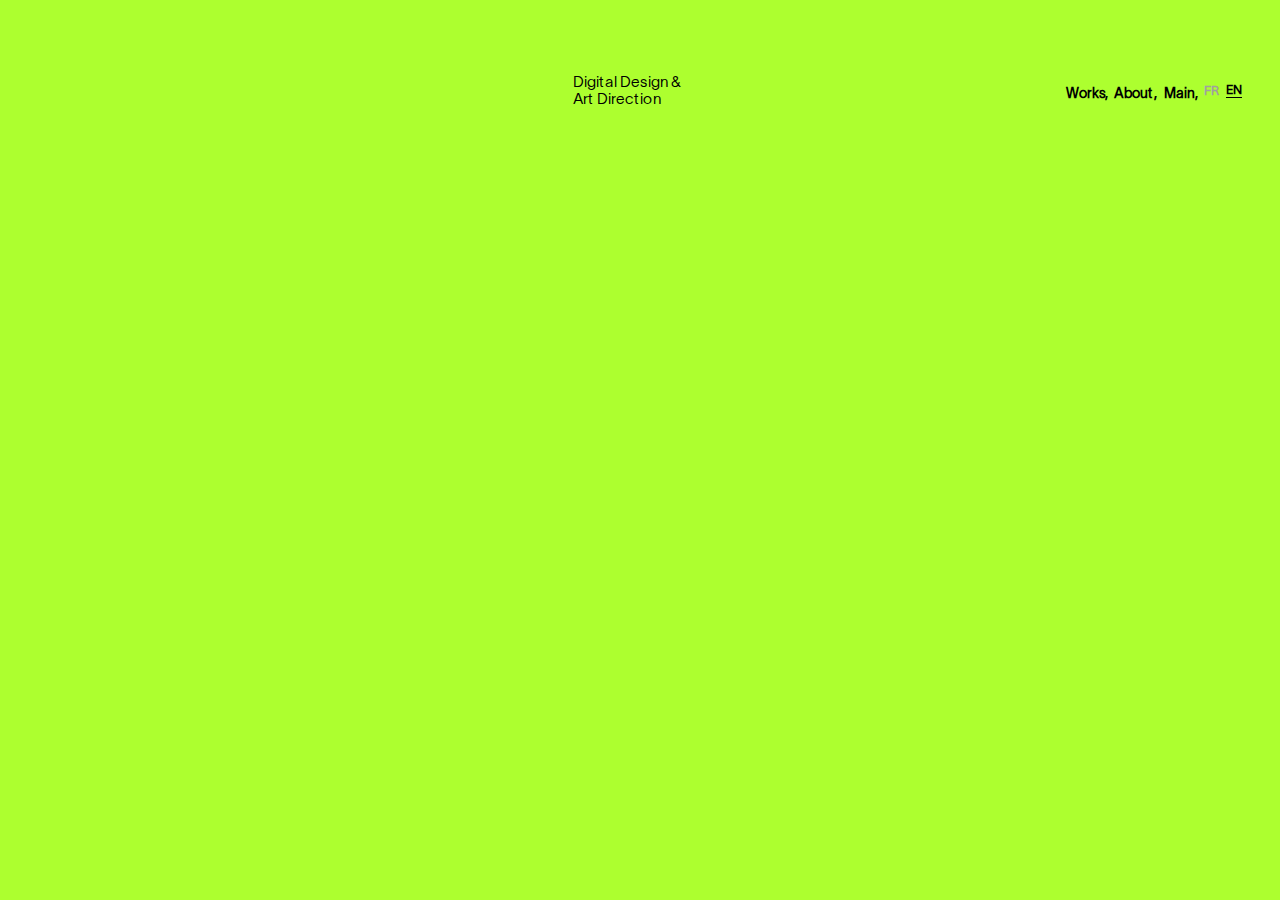
==== sendCard.html @ eca9ba07 "home page done ,created cards page" ====
<!DOCTYPE html>
<html lang="en">
<head>
    <meta charset="UTF-8">
    <meta name="viewport" content="width=device-width, initial-scale=1.0">
    <title></title>
    <link rel="stylesheet" href="style.css">
</head>
<body>
    <nav>
        <div id="left">
            <img id="circle-img" src="https://uploads-ssl.webflow.com/63977865f8050772f52d67d4/6432ef506b91986345c687c8_logo-black.svg" alt="">
            <img id="circle-img-2" src="https://uploads-ssl.webflow.com/63977865f8050772f52d67d4/6432fa37bc4ac1a2664cde82_timbre-theo-guinet.webp" alt="">
        </div>
        <div id="center">
            <h3>Digital Design &
                Art Direction</h3>
        </div>
        <div id="right">
            <h2><a href="#">works,</a></h2>
            <div id="svgwork">
                <div id="zick-zack"></div>
            </div>
            <h2><a href="#">about,</a></h2>
            <div id="svgabout">
            </div>
            <h2><a href="#">main,</a></h2>
            <div id="svgmain">
                <div id="circle"></div>
            </div>
            <div id="inner-ryt">
                <h4 id="first-h4" >fr</h4>
                <h4 id="h4-2">en</h4>
            </div>
        </div>
    </nav>
    <!-- cards -->
    <div id="send-card-container"></div>

    <!-- scripts -->
    <script src="./script.js"></script>
</body>
</html>
---- style.css ----
@font-face {
    font-family: a;
    src: url(./11hAGpPTxVPUbgZzM2ys.ttf);
}
@font-face {
    font-family: b;
    src: url(./63c5c56bd1929c80c3c6c115_TWKLausanne-250.ttf);
}
@font-face {
    font-family: c;
    src: url(./648492bdaa6428f19190ae00_EditorialNew-Variable.ttf);
}

*{
    padding: 0;
    margin: 0;
    box-sizing:border-box;
}
html,body{
    width: 100%;
    height: 100%;
}

:root{
    --bg-color:#ffffff;
    --text-color:#000000;
    --gray-text-color:#a0a0a0;
    --page-color:#1d3e39;
    --page3-color:#bd5a7e;
    --page4-color:#374fa2;

}
#main{
position: relative;
}
/* ************ page1***************** */
#page1{
    width: 100vw;
    height: 100vh;
    /* position: relative; */
    position: sticky;
    top: 10%;
    /* z-index: 99; */
}
nav{
    width: 100%;
    height: 20%;
    /* background-color: green; */
    display: flex;
    align-items: center;
    justify-content: space-between;
    padding: 0 3vw;
    z-index: 999;
    position: absolute;
    top: 0;
}
#left{
    width: 20%;
    height: 100%;
    /* background-color: greenyellow; */
    position: relative;
    display: flex;
    align-items: center;
    justify-content: center;
}
#left>#circle-img{
    width: 26%;
    position: absolute;
    left: 17%;
    z-index: 1;
}
#circle-img-2{
    width: 30%;
    rotate: 10deg;
    transition: all .4s ease;
    cursor: pointer;
}
#center h3{
    width: 60%;
    font-family: b;
    font-weight: 100;
    font-size: 1.2vw;
}
#right{
    display: flex;
    align-items: center;
    justify-content: space-between;
    gap: .5vw;
    text-transform: capitalize;
    position: relative;
}
#right>#svgwork{
    width: 24%;
    height: 100%;
    /* background-color: red; */
    position:absolute;
    top: 0%;
    left: 0%;
    /* z-index: 999; */
    /* background-color: transparent; */
}
#zick-zack{
    width: 100%;
    height: 100%;
    background-color: transparent;
    position: absolute;
    animation: move; 
    border-radius: 50%;
    border: .2vw solid transparent;
    transition: all .4s ease;   
} 
 #zick-zack:hover{
    border: .2vw solid var(--text-color);
    animation-name: move;
    animation-duration: .3s;
    animation-timing-function: linear;
    cursor: pointer;
}

#right>#svgabout{
    width: 24%;
    height: 100%;
    /* background-color: red; */
    position:absolute;
    top: 0%;
    left: 26%;
    transition: all .4s ease;
}
#right>#svgabout:hover{
    border-bottom: .2vw dotted var(--text-color);
    cursor: pointer;
}
#right>#svgmain{
    width: 25%;
    height: 100%;
    background-color: transparent;
    position:absolute;
    top: 10%;
    left: 54%;
}
#circle{
    width: 100%;
    height: 100%;
    border-radius: 50%;
    border: .2vw solid transparent;
    transition: all .4s ease;
}
#right>#svgmain:hover #circle{
    border: .2vw solid var(--text-color);

}


@keyframes move {
    0%{
        width: 0;
        border-color: transparent;
    }
    100%{
        width: 100%;
        border-color: var(--text-color);
    }
}


#right>h2:hover{

}
#right>h2>a{
    text-decoration: none;
    color: var(--text-color);
    font-family: b;
    font-size: 1.1vw;
    /* border-bottom: .1vw solid var(--text-color); */
}
#inner-ryt{
    display: flex;
    align-items: center;
    justify-content: space-between;
    gap: .5vw;
    font-family: b;
    font-size: 1vw;
    text-transform: uppercase;
}
#inner-ryt>h1:nth-child(1){
    font-weight: 100;
    color: var(--gray-text-color);
}
#h4-2{
    border-bottom: .1vw solid var(--text-color);
    font-weight: 900;
}
#first-h4{
    color: var(--gray-text-color);
}
#hero{
    width: 100%;
    height: 100%;
    background-color: var(--bg-color);
    position: relative;
    display: flex;
    align-items: center;
    justify-content: center;
}
#inner-text{
    width: 65%;
    height: 60%;
    /* background-color: red; */
    display: flex;
    align-items: flex-star;
    justify-content: center;
    flex-direction: column;
}
#inner-text>img{
    width: 8%;
    height: 10vh;
    position: absolute;
    left: 70%;
    top: 22%;
    rotate: 10deg;
}
#inner-text>h2{
    font-family: d;
    font-size: 5vw;
    line-height: 2vw;
    margin-top: 3vw;
    padding-bottom: 1vw;
    font-weight: 500;
    border-bottom: .2vw solid var(--text-color);
}
#inner-text>h2>span{
    font-family: a;
    font-size: 2vw;
}
#inner-text>h2>#xo{
    font-family: c;
    font-size: 5.5vw;
    position: relative;
    font-weight: 700;
}
#text-linetrow{
    width: 15%;
    height: 15%;
    /* background-color: yellow; */
    position: relative;
    bottom: 18%;
}
#text-linetrow>img{
    width: 100%;
    /* height: 100%; */
    object-fit: cover;
    margin-top: 1vw;


}
/* ************ Page2**************** */
#page2{
    width: 100v
    w;
    height: 100vh;
    position: relative;
    display: flex;
    align-items: center;
    justify-content: center; 
    /* background-color: rebeccapurple; */
    rotate: .2deg;
}
#inner-page2{
    width:70%;
    height: 80%;
    background-color: var(--page-color);
    padding: 2vw;
    display:flex ;
    gap: 1vw;
}
#inner-page2:hover #page2{
    rotate: 0deg;
    cursor: pointer;
}
#image-container{
    width: 60%;
    height: 100%;
    /* background-color: #000000; */
    border-radius: 50% 50% 0 0;
    position: relative;
}
#image-container>img{
    width: 100%;
    height: 100%;
    object-position: 0%;
    /* object-fit: cover; */
}
#text-container{
    width: 40%;
    height: 100%;
    /* background-color: red; */
    position: relative;
    display: flex;
    align-items: center;
    justify-content: flex-start;
    flex-direction: column;
    gap: 17vw;
}
form{
    display: flex;
    align-items: center;
    justify-content: center;
    flex-direction: column;
}
label{
    font-size: 4vw;
    font-family: b;
    text-transform: capitalize;
    color: var(--bg-color);
}
input{
    background-color: transparent;
    width: 100%;
    padding: .5vw 0;
    margin-bottom: 1vw;
    border: none;
    border-bottom: .2vw solid var(--bg-color);
}
::placeholder {
  color: var(--bg-color);
  font-family: a;
  font-size: 2vw;
  display: flex;
  align-items: center;
  justify-content: space-between;
  padding-left: 3vw;
}
#text-container>img{
    width: 50%;
    margin-left: 8vw;
}

/* ************ Page3************** */
#page3{
    width: 100vw;
    height: 100vh;
    position: relative;
    /* background-color: palegreen;  */
    display: flex;
    align-items: center;
    justify-content: center; 
    rotate: -.1deg;
}
#inner-page3{
    width:70%;
    height: 80%;
    background-color: var(--page3-color);
    padding: 2vw;
    display:flex ;
    gap: 1vw;
    rotate: 2deg;
}
#image-container-p3{
    width: 60%;
    height: 100%;
    /* background-color: #000000; */
    border-radius: 50% 50% 0 0;
    position: relative;
}
#image-container-p3>img{
    width: 100%;
    height: 100%;
    object-position: 0%;
    /* object-fit: cover; */
}
#text-container-p3{
    width: 40%;
    height: 100%;
    /* background-color: red; */
    position: relative;
    display: flex;
    align-items: center;
    justify-content: flex-start;
    flex-direction: column;
    gap: 17vw;
}
#text-container-p3>form{
    display: flex;
    align-items: center;
    justify-content: center;
    flex-direction: column;
}
label{
    font-size: 4vw;
    font-family: b;
    text-transform: capitalize;
    color: var(--bg-color);
}
input{
    background-color: transparent;
    width: 100%;
    padding: .5vw 0;
    margin-bottom: 1vw;
    border: none;
    border-bottom: .2vw solid var(--bg-color);
}
::placeholder {
  color: var(--bg-color);
  font-family: a;
  font-size: 2vw;
  display: flex;
  align-items: center;
  justify-content: space-between;
  padding-left: 3vw;
}
#text-container-p3>img{
    width: 50%;
    margin-left: 8vw;
}
/* ************ Page4************** */
#page4{
    width: 100vw;
    height: 100vh;
    position: relative;
    /* background-color: var(--bg-color);   */
    display: flex;
    align-items: center;
    justify-content: center; 
    /* rotate: 1deg; */
    z-index: 1;
}
#inner-page4{
    width:70%;
    height: 80%;
    background-color: var(--page4-color);
    padding: 2vw;
    display:flex ;
    gap: 1vw;
    transform: rotate(-1deg);
    z-index: 1;
    
}
#image-container-p4{
    width: 60%;
    height: 100%;
    /* background-color: #000000; */
    border-radius: 50% 50% 0 0;
    position: relative;
}
#image-container-p4>img{
    width: 100%;
    height: 100%;
    object-position: 0%;
    /* object-fit: cover; */
}
#text-container-p4{
    width: 40%;
    height: 100%;
    /* background-color: red; */
    position: relative;
    display: flex;
    align-items: center;
    justify-content: flex-start;
    flex-direction: column;
    gap: 17vw;
}
#text-container-p4>form{
    display: flex;
    align-items: center;
    justify-content: center;
    flex-direction: column;
}
label{
    font-size: 4vw;
    font-family: b;
    text-transform: capitalize;
    color: var(--bg-color);
}
input{
    background-color: transparent;
    width: 100%;
    padding: .5vw 0;
    margin-bottom: 1vw;
    border: none;
    border-bottom: .2vw solid var(--bg-color);
}
::placeholder {
  color: var(--bg-color);
  font-family: a;
  font-size: 2vw;
  display: flex;
  align-items: center;
  justify-content: space-between;
  padding-left: 3vw;
}
#text-container-p4>img{
    width: 50%;
    margin-left: 8vw;
}

/* ************ Page5************** */
#page5{
    width: 100vw;
    height: 180vh;
    position: relative;
    background-color: var(--bg-color); 
     
}
#inner-page5{
    width: 100%;
    height: 100%;
    background-color: var(--bg-color);
    padding-top: 10vw;
    position: relative;
}
#inner-page5>img{
    object-fit: cover;
    width: 100%;
    height: 100%;
    object-position: center;
}
#inner-text-p5{
    width: 65%;
    height: 25%;
    /* background-color: rebeccapurple; */
    z-index: 1;
    position: absolute;
    top:30%;
    left: 50%;
    transform: translate(-50%,-50%);
    display: flex;
    align-items: flex-start;
    justify-content: center;
    flex-direction: column;
    /* background-color: red; */
}
#inner-text-p5>h1{
    font-size: 5vw;
    font-family: d;
    font-weight: 500;
    color: var(--bg-color);
    /* background-color: greenyellow; */
}
#inner-text-p5>.line{
    width: 100%;
    height: 0.3vh;
    background-color: var(--bg-color);
    opacity: 0;
}
#inner-text-p5>img{
    position: absolute;
    left: 85%;
    top: 15%;
}
#inner-text-p5>p{
    margin-top: 2vw;
    font-size: 1.3vw;
    font-family:b;
    background-color: var(--bg-color);
    padding: 1.1vw 1.2vw;
    border-radius: 1vw;
    transition: all .3s ease;
}
#inner-text-p5>p:hover{
    border-radius:50px;
    background-color: transparent;
    border: .1vw solid var(--bg-color);
    color: var(--bg-color);
}
#center-p5{
    width: 100%;
    height: 50%;
    position: absolute;
    z-index: 1;
    top: 65%;
    left: 50%;
    transform: translate(-50%,-50%);
    /* background-color: #374fa2; */
    display: flex;
    align-items: center;
    justify-content: space-between;
    padding: 0 5vw;
}
#center-p5>#left-p5{
    width: 25%;
    height: 80%;
    /* background-color: red; */
    position: relative;
    display: flex;
    align-items: flex-start;
    justify-content: center;
    overflow: hidden;
    margin-bottom: 2vw;
}
#left-p5>img{
    width: 70%;
    height: 60%;
    rotate: -8deg;
    margin-top: 5vw;
}
#txt-p5{
    width: 30%;
    height: 30%;
    /* background-color: green; */
    display: flex;
    align-items: center;
    justify-content: center;
    flex-direction: column;
    /* transition: all 300ms ease; */
    /* opacity: 0;  */
    /* animation: moveitback 400ms ease forwards; */
    /* will-change: transform; */
}

#txt-p5>h1{
    text-align: center;
    font-size: 3vw;
    font-family: c;
    color: var(--bg-color);
    line-height: 1;
    padding-bottom: 1vw;
}
#txt-p5>p{
    width: fit-content;
    background-color: rebeccapurple;
    font-size: 1.2vw;
    font-family: b;
    font-weight: 500;
    color: var(--bg-color);
    /* transition: all .2s ease; */
    /* transition: all 300ms ease; */
    
}
#txt-p5>img{
    max-width: 100%;
    vertical-align: middle;
    display: inline-block;
}
#txt-p5>p:hover{
    
}
/* #txt-p5>p:hover{
    transform: translate3d(0px, -4.333px, 0px) scale3d(1, 1, 1) rotateX(0deg) rotateY(0deg) rotateZ(0deg) skew(0deg, 0deg); transform-style: preserve-3d;

} */
#cntr-txt{
    width: 30%;
    height: 30%;
    display: flex;
    align-items: center;
    justify-content: space-between;
    flex-direction: column;
    /* background-color: #1d3e39; */
    transition: all 300ms ease;
    cursor: pointer;
}
#cntr-txt>img{
    width: 100%;
}
#cntr-txt:hover #icon{
    opacity: 1;
    animation: moveit .9s ease;
    will-change: transform;
    animation-delay: .6s;
}
#cntr-txt>#spring:hover{
    opacity: 1; 
    animation: moveitback .5s ease;
    will-change: transform;
}
#cntr-txt:hover i{
    animation-name: rotation;
    animation-duration: .7s;
    animation-delay: .6s;
    animation-timing-function: linear;
}
#cntr-txt>#icon{
    width: 100%;
    height: 100%;
    display: flex;
    align-items: center;
    justify-content: space-between;
    /* background-color: red; */
    margin-top: 2vw;
}
#icon>p{
    font-family: b;
    color: var(--bg-color);
    font-size: 1.2vw;
    padding: .3vw .4vw;
}
#icon>i{
    color: var(--bg-color);
    font-size: 1.4vw;
}
@keyframes rotation {
    0%{
        rotate: 0deg;
    }
    100%{
        rotate: 360deg;
    }
    
}
/* #txt-p5>img:hover{
    opacity: 1; 
    animation: moveitback .5s ease;
    will-change: transform;
} */
#center-p5>#right-p5{
    width: 25%;
    height: 80%;
    /* background-color: blue; */
    position: relative;
    display: flex;
    align-items: flex-end;
    justify-content: center;
    overflow: hidden;
    margin-top:25vw;
}
#right-p5>img{
    width: 70%;
    height: 60%;
    rotate: 8deg;
    margin-bottom: 4vw;
}
#icon:hover{
    /* opacity: 1;
    animation: moveit .9s ease;
    will-change: transform; */
}
#txt-p5>img:hover+#icon>p{
    opacity: 1;
    animation: moveit .9s ease;
    will-change: transform;
}

@keyframes moveit {
    0% { transform: translateY(0) scale3d(0.96,0.96,1); }
    20% { transform: translateY(-50px) scale3d(1.1,1.1,1); }
    40% { transform: translateY(-30px) scale3d(0.98,0.98,1); }
    /* 60% { transform: translateY(-22px) scale3d(1.05,1.05,1); } */
    /* 80% { transform: translateY(-50px) scale3d(1.01,1.01,1); } */
    100% { transform: translateY(-50px) scale3d(1,1,1); }
  }
  
  @keyframes moveitback {
    0% { transform: translateY(-10%); }
    /* 100% { transform: translateY(0) scale3d(0.96,0.96,1); } */
    100% { transform: translateY(0) scale3d(0.9,0.6,1); }
  }
  
  @keyframes scale {
    0% { transform: scale3d(0.96,0.96,1); }
    100% { transform: scale3d(1,1,1); }
  }

@keyframes jump {
    0%{
        /* transform: translate3d(0px, 0px, 0px) scale3d(1, 1, 1) rotateX(0deg) rotateY(0deg) rotateZ(0deg) skew(0deg, 0deg); transform-style: preserve-3d; */
        /* transform: translate3d(0px, 0px, 0px)scale3d(1, 1, 1) rotateX(0deg) rotateY(0deg) rotateZ(0deg)skew(0deg, 0deg);  */
         /* will-change: transform; transform: translate3d(0px, 11.3683px, 0px) scale3d(1, 1, 1) rotateX(0deg) rotateY(0deg) rotateZ(9deg) skew(0deg, 0deg); transform-style: preserve-3d;  */

    } 
    25%{
        /* transform: translate3d(0px, 0px, 0px) scale3d(1, 1, 1) rotateX(0deg) rotateY(0deg) rotateZ(0deg) skew(0deg, 0deg); transform-style: preserve-3d; */
        /* transform: translate3d(0px, 0px, 0px)scale3d(1.1, 1.1, 1.1) rotateX(0deg) rotateY(0deg) rotateZ(20deg)skew(0deg, 0deg); */
         /* will-change: transform; transform: translate3d(0px, 11.3683px, 0px) scale3d(1, 1, 1) rotateX(0deg) rotateY(0deg) rotateZ(9deg) skew(0deg, 0deg); transform-style: preserve-3d;  */
    }
    50%{
        /* transform: translate3d(0px, 0px, 0px) scale3d(1, 1, 1) rotateX(0deg) rotateY(0deg) rotateZ(0deg) skew(0deg, 0deg); transform-style: preserve-3d; */
        /* will-change: transform; transform: translate3d(13.7690px, 1.30443px, 0px) scale3d(1, 1, 1) rotateX(0deg) rotateY(0deg) rotateZ(9deg) skew(0deg, 0deg); transform-style: preserve-3d;  */
    }
    75%{
         /* will-change: transform; transform: translate3d(13.7690px, 1.30443px, 0px) scale3d(1, 1, 1) rotateX(0deg) rotateY(0deg) rotateZ(9deg) skew(0deg, 0deg); transform-style: preserve-3d; */

    }
    100%{ 

    } 
}
/* style="transform: translate3d(0px, -0.0944px, 0px) scale3d(1, 1, 1) rotateX(0deg) rotateY(0deg) rotateZ(0deg) skew(0deg, 0deg); transform-style: preserve-3d; will-change: transform;" */

/* will-change: transform; transform: translate3d(0px, 11.3683px, 0px) scale3d(1, 1, 1) rotateX(0deg) rotateY(0deg) rotateZ(9deg) skew(0deg, 0deg); transform-style: preserve-3d; */


/* <img src="https://uploads-ssl.webflow.com/63977865f8050772f52d67d4/6467ad61dc2e2592c3532c25_underline-white.svg" loading="lazy" style="transform: translate3d(0px, 0px, 0px) scale3d(1, 1, 1) rotateX(0deg) rotateY(0deg) rotateZ(0deg) skew(0deg, 0deg); transform-style: preserve-3d;" height="" data-w-id="0894b10a-b36c-3451-9409-3641448c7c6a" alt=""> */
/* style="  " */
/* ********* page6***************** */
#page6{
    width: 100vw;
    height: 100vh;
    background-color: var(--bg-color);
    position: relative;
    display: flex;
    align-items: center;
    justify-content: center;
    /* flex-direction: column; */
}
#page6>#links{
    width: 100%;
    height: 5%;
    display: flex;
    align-items: center;
    justify-content: space-between;
    position: absolute;
    top: 90%;
    padding: 0 2vw;
    z-index: 999;
}
#links>#left{
    display: flex;
    align-items: center;
    justify-content: center;
    gap: .5vw; 
}
#left>h6{
    font-size: 1vw;
    font-family: b;
    color: var(--gray-text-color);
    transition: all .4s ease;
}
#right>h6{
    font-size: 1vw;
    font-family: b;
    color: var(--gray-text-color);
    transition: all .4s ease;
    margin-right: 2vw;
}
#left>h6:hover, #right>h6:hover{
    color: var(--text-color);
    cursor: pointer;
}
#inner-p6{
    width: 90%;
    height: 100%;
    background-color: var(--bg-color);
    margin-bottom: 3vw;
    rotate: -1deg; 
    display: flex;
    align-items: center;
    justify-content: center; 
    /* flex-direction: column;
    position: absolute; */

}
#inner-text-p6{
    width: 70%;
    height: 100%;
    /* background-color: yellow; */
    display: flex;
    align-items: center;
    justify-content: center; 
    flex-direction: column;
    rotate: 0deg;
    /* overflow: hidden; */
    /* position: relative;
    z-index: 99999; */
}
#inner-text-p6>h1{
    font-size: 6vw;
    font-family: c;
    text-transform: capitalize;
    /* font-weight:700; */
    line-height: 1;
    letter-spacing: -.1vw; 
    border-bottom: .2vw solid var(--text-color);
}
#inner-text-p6>h1:nth-child(2){
    margin-bottom: 12vw;
    /* font-family: d; */
    text-transform: lowercase;
    /* font-weight:900; */
}
.btn-container{
    width: 15%;
    height: 10%;
    /* background-color: red; */
    position: absolute;
    top: 66%;
    z-index: 9999;
    overflow: hidden;
}
.btn-a{
    text-align: center;
    color: var(--bg-color);
    font-size: 1.2vw;
    font-family: b;
    background-color: var(--text-color);
    padding: 1vw 2vw;
    border-radius: 1vw;
    text-transform: capitalize;
    transition: all .3s ease; 
}
.btn-a>a{
    text-decoration: none;
    color: var(--bg-color);
}
.btn-container>.btn-a:hover{
    border-radius: 50px;
}
#inner-text-p6>img{
    position: absolute;
    top: 28%;
    left: 48%;
    width: 20%;
    rotate: 12deg;
}

/*  */
#arrow-image{
    width: 15%;
    height: 25%;
    /* background-color: rebeccapurple; */
    position: absolute;
    left: 63%;
    top: 73%;
}
#arrow-image>h3{
    font-family: a;
    text-align: center;
    font-size: 1.4vw;
}
/* #image-container{
    width: 100%;
    height: 100%;
    background-color: rebeccapurple;
} */
#inner-p6>img{
    width: 55%;
    height: 70%;
    object-fit: cover;
    object-position: center;
}

#inner-p6>#p-6-img1{
    position: absolute;
    top: 110%;
    left: 5%;
    rotate: 10deg;
    transition: all .7s ease;
}
#inner-p6>#p-6-img2{
    position: absolute;
    top: 110%;
    rotate: -2deg;
    transition: all .9s ease;  
}
#inner-p6>#p-6-img3{
    position: absolute;
    top: 120%;
    left:80%;
    /* rotate: 3deg; */
    transition: all .9s ease;
}

/* *************** Send Card ***************** */
#send-card-container{
    width: 100vw;
    height: 100vh;
    background-color: greenyellow;
}
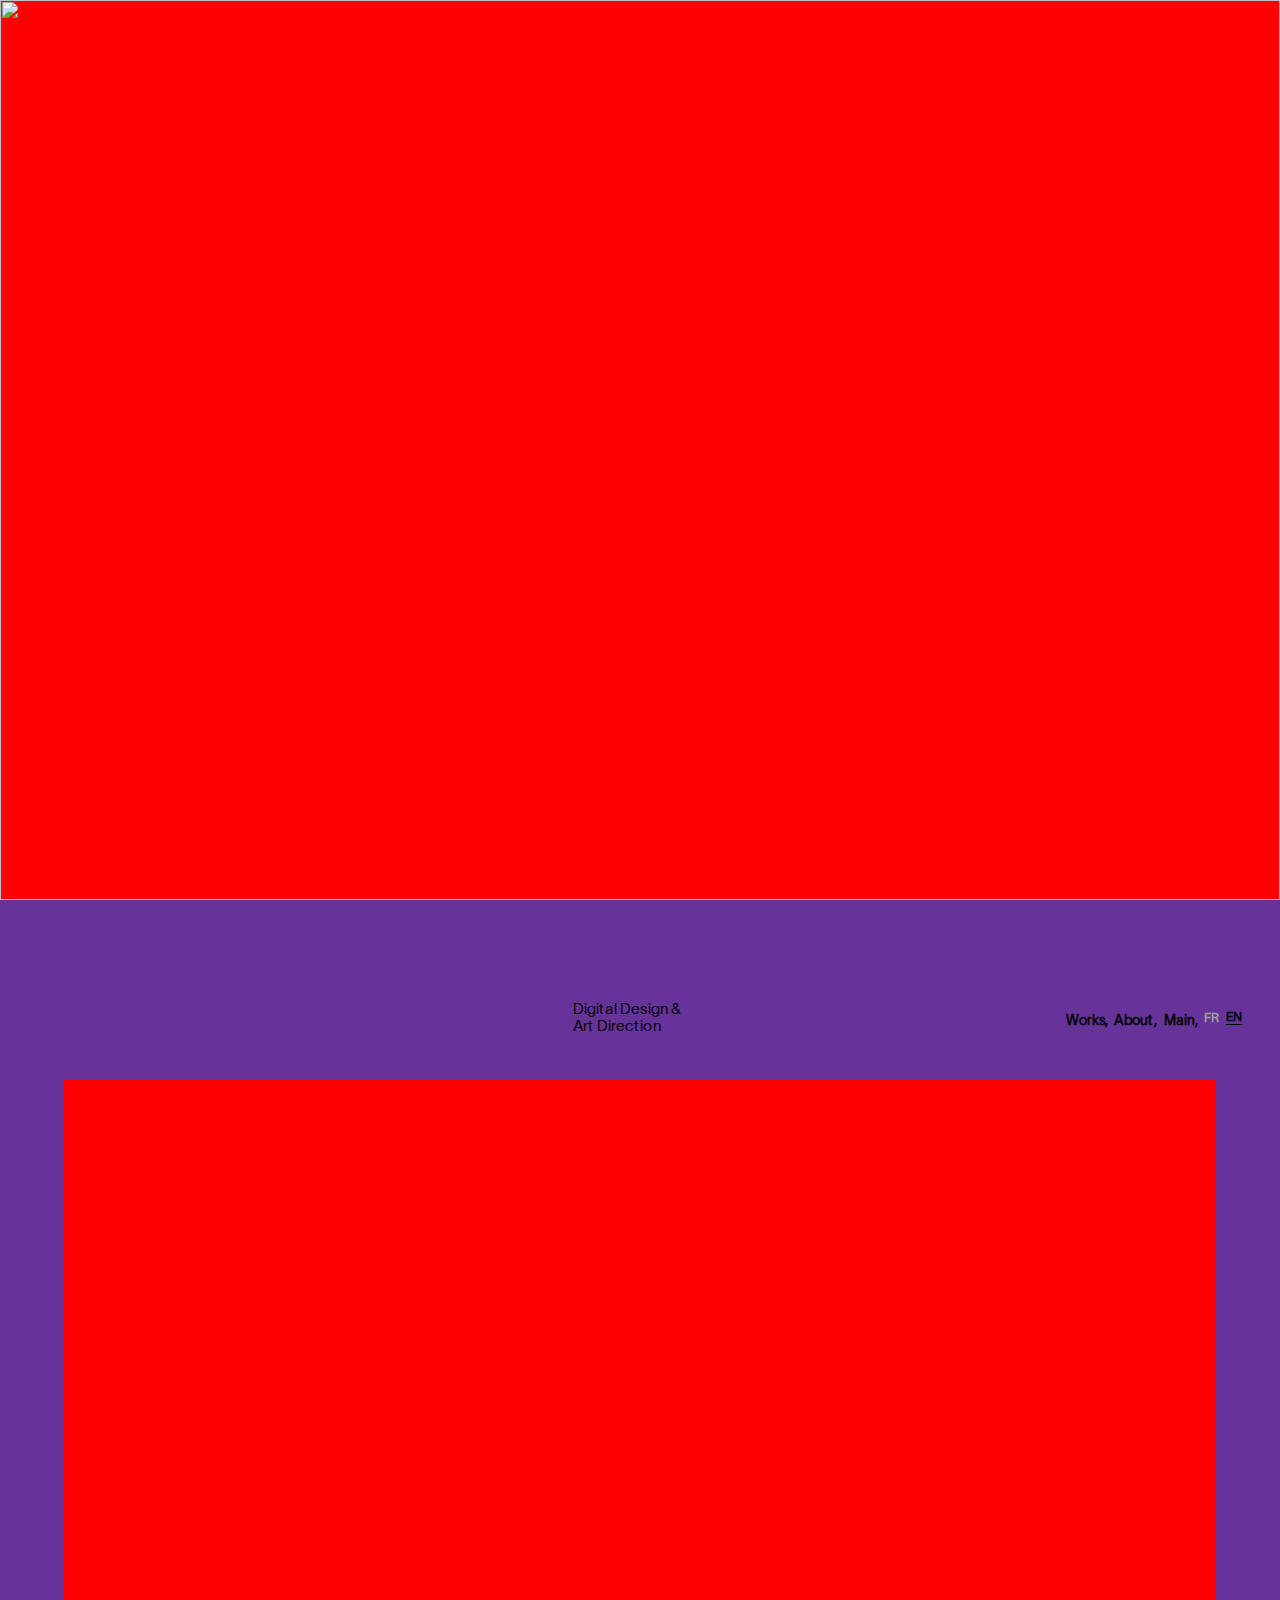
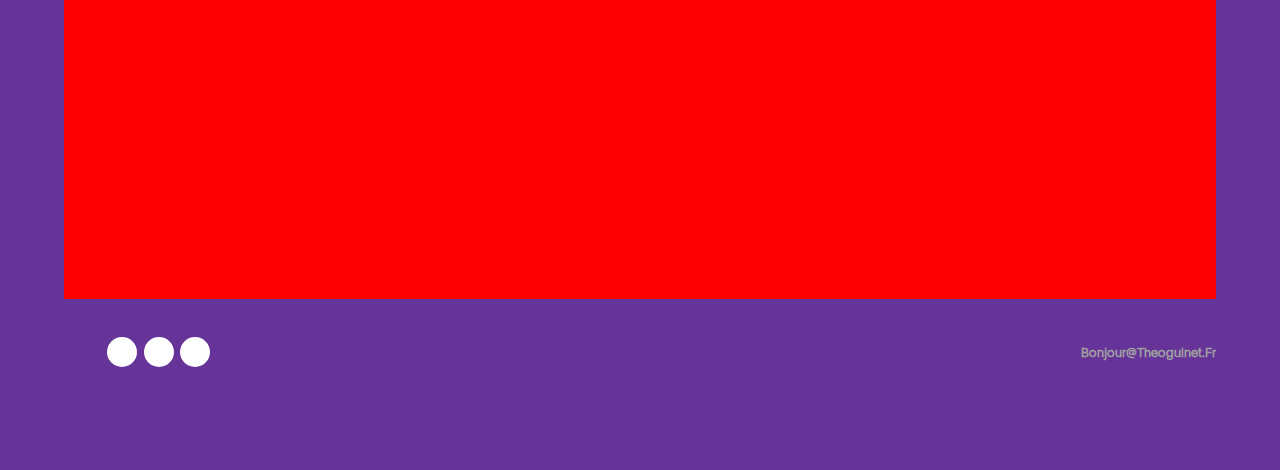
==== commit 01e6cc9f: "card page created" ====
--- a/sendCard.html
+++ b/sendCard.html
@@ -7,37 +7,65 @@
     <link rel="stylesheet" href="style.css">
 </head>
 <body>
-    <nav>
-        <div id="left">
-            <img id="circle-img" src="https://uploads-ssl.webflow.com/63977865f8050772f52d67d4/6432ef506b91986345c687c8_logo-black.svg" alt="">
-            <img id="circle-img-2" src="https://uploads-ssl.webflow.com/63977865f8050772f52d67d4/6432fa37bc4ac1a2664cde82_timbre-theo-guinet.webp" alt="">
-        </div>
-        <div id="center">
-            <h3>Digital Design &
-                Art Direction</h3>
-        </div>
-        <div id="right">
-            <h2><a href="#">works,</a></h2>
-            <div id="svgwork">
-                <div id="zick-zack"></div>
-            </div>
-            <h2><a href="#">about,</a></h2>
-            <div id="svgabout">
-            </div>
-            <h2><a href="#">main,</a></h2>
-            <div id="svgmain">
-                <div id="circle"></div>
-            </div>
-            <div id="inner-ryt">
-                <h4 id="first-h4" >fr</h4>
-                <h4 id="h4-2">en</h4>
+    <div id="main">
+        <div id="container">
+            <div id="img-container">
+                <img src="https://uploads-ssl.webflow.com/63977865f8050772f52d67d4/6468fe3b67b514bd711de301_cote-azur-bg.webp" alt="">
             </div>
         </div>
-    </nav>
+
+        <!-- innercard -->
+        <div id="inner-card-page">
+            <nav>
+                <div id="left">
+                    <img id="circle-img" src="https://uploads-ssl.webflow.com/63977865f8050772f52d67d4/6432ef506b91986345c687c8_logo-black.svg" alt="">
+                    <img id="circle-img-2" src="https://uploads-ssl.webflow.com/63977865f8050772f52d67d4/6432fa37bc4ac1a2664cde82_timbre-theo-guinet.webp" alt="">
+                </div>
+                <div id="center">
+                    <h3>Digital Design &
+                        Art Direction</h3>
+                </div>
+                <div id="right">
+                    <h2><a href="#">works,</a></h2>
+                    <div id="svgwork">
+                        <div id="zick-zack"></div>
+                    </div>
+                    <h2><a href="#">about,</a></h2>
+                    <div id="svgabout">
+                    </div>
+                    <h2><a href="#">main,</a></h2>
+                    <div id="svgmain">
+                        <div id="circle"></div>
+                    </div>
+                    <div id="inner-ryt">
+                        <h4 id="first-h4" >fr</h4>
+                        <h4 id="h4-2">en</h4>
+                    </div>
+                </div>
+            </nav>
+
+            <!-- center-card part -->
+            <div id="wrapper-card"></div>
+            <!-- footer -->
+            <div id="message-card-link">
+                <div id="links">
+                    <div id="left">
+                        <h6 class="msg-card" id="darkgreen" ></h6>
+                        <h6 class="msg-card" id="royalblue"></h6>
+                        <h6 class="msg-card" id="pink"></h6>
+                    </div>
+                    <div id="right">
+                        <h6>bonjour@theoguinet.fr</h6>
+                    </div>
+                </div>
+            </div>
+        </div>
+
+        <!-- main end -->
+    </div>
+    
     <!-- cards -->
-    <div id="send-card-container"></div>
-
-    <!-- scripts -->
+    
     <script src="./script.js"></script>
 </body>
 </html>--- a/style.css
+++ b/style.css
@@ -950,12 +950,57 @@
 }
 
 /* *************** Send Card ***************** */
-#send-card-container{
+#container{
     width: 100vw;
     height: 100vh;
-    background-color: greenyellow;
-}
-
-
-
-
+    background-color: red;
+}
+#img-container{
+    width: 100%;
+    height: 100%;
+    position: relative;
+   
+}
+#img-container>img{
+    width: 100%;
+    height: 100%;
+    object-fit: cover;
+    object-position: center;
+    position: fixed;
+}
+#inner-card-page{
+    width: 100vw;
+    height: 130vh;
+    background-color: rebeccapurple;
+    position: sticky;
+    top: 0%;
+    display: flex;
+    align-items: center;
+    justify-content: center;
+    flex-direction: column;
+}
+
+#wrapper-card{
+    width: 90%;
+    height: 70%;
+    background-color: red;
+    margin-top: 6vw;
+}
+
+#message-card-link{
+    width: 100%;
+    position: relative;
+}
+#message-card-link>#links{
+    display: flex;
+    align-items: center;
+    justify-content: space-between;
+    margin-top: 3vw;
+    padding: 0 3vw;
+}
+#links>#left>.msg-card{
+    width: 30px;
+    height: 30px;
+    background-color: white;
+    border-radius: 50%;
+}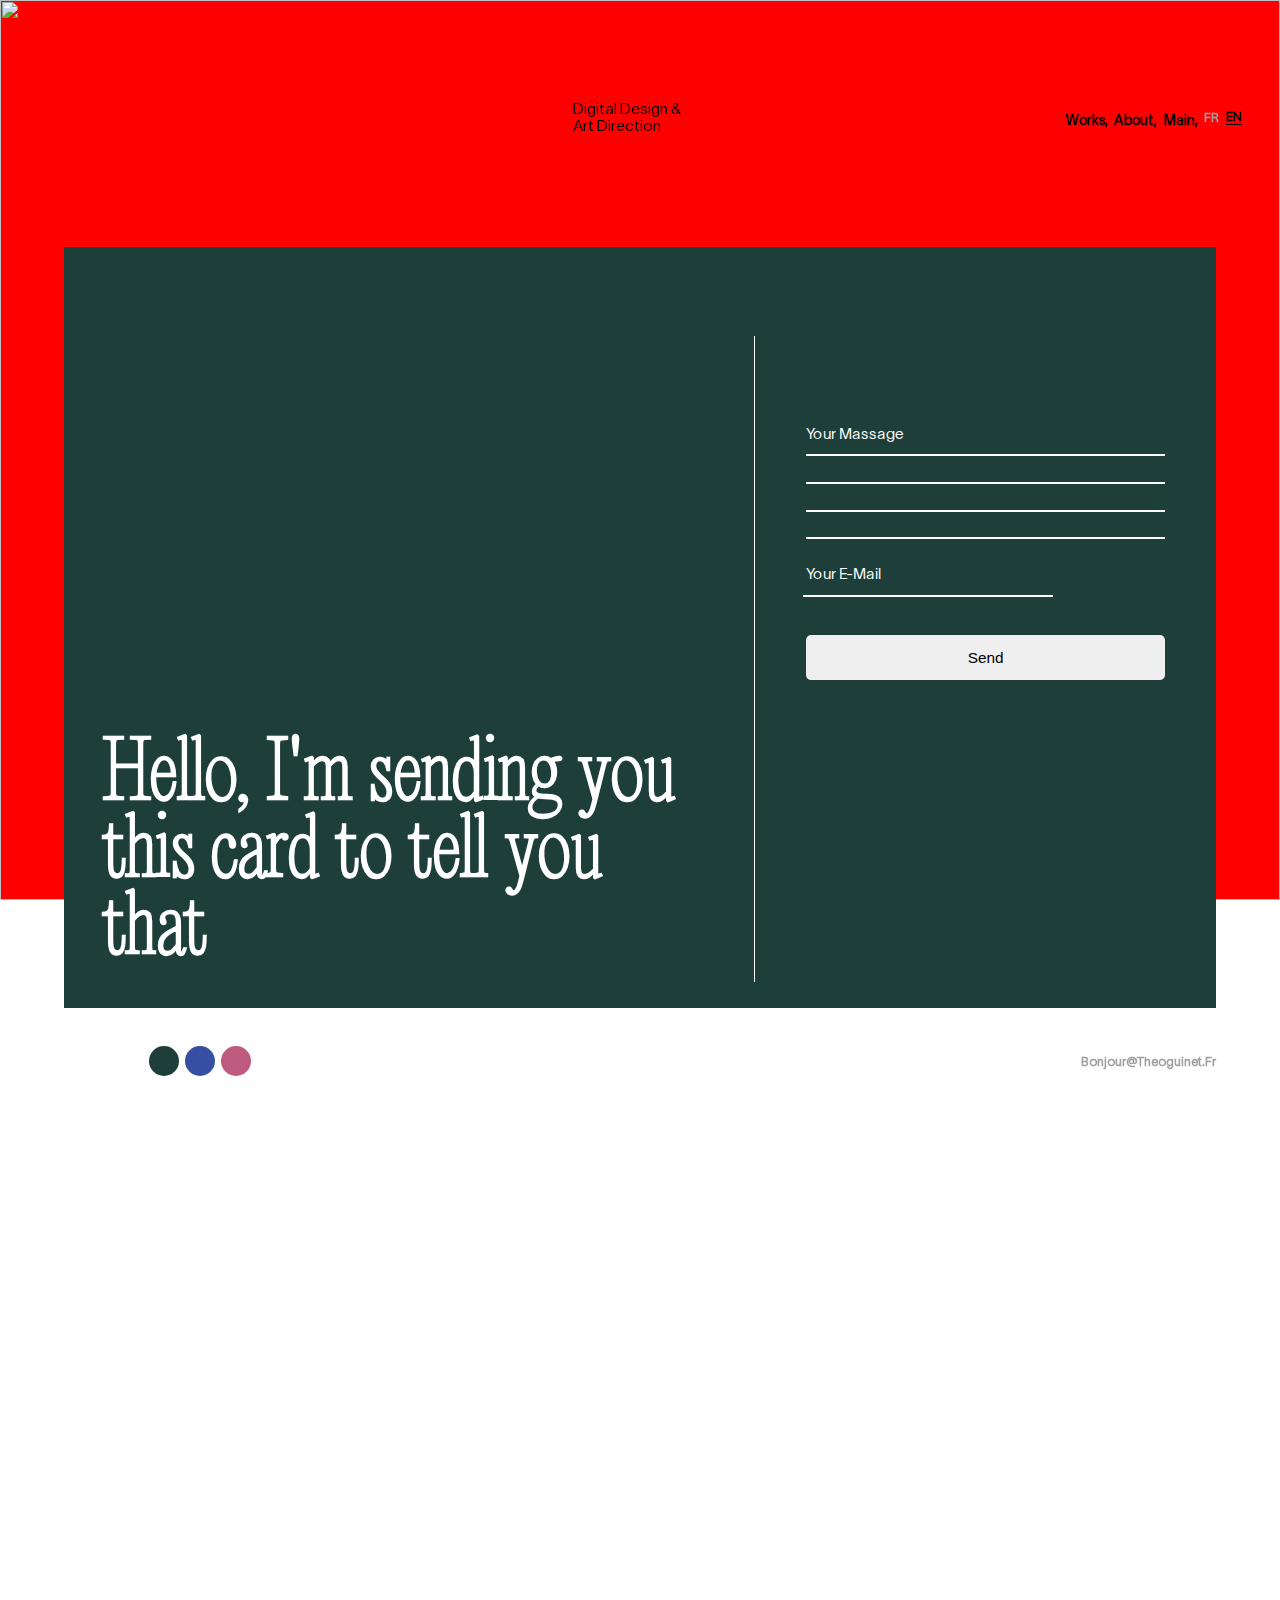
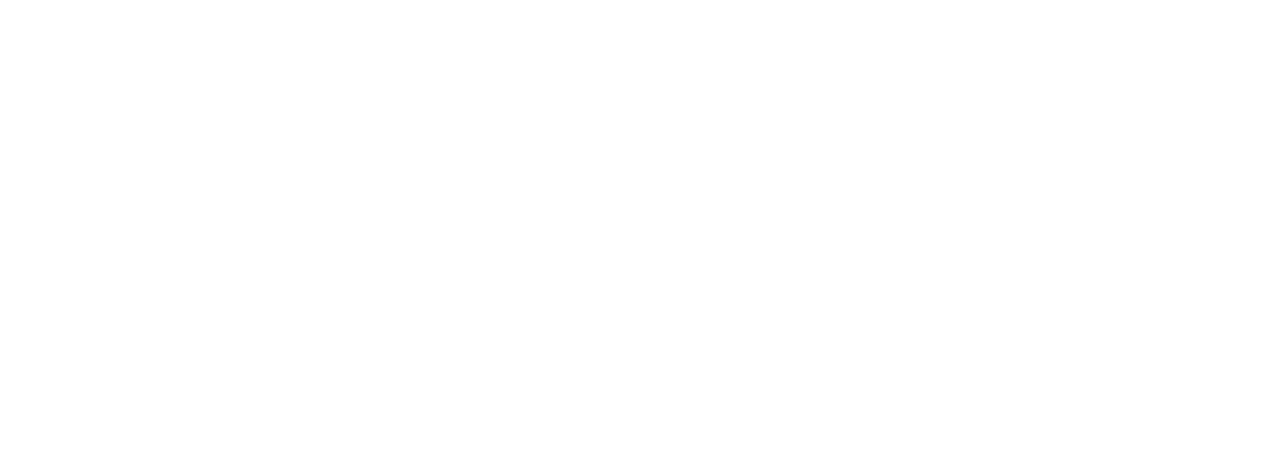
==== commit dbbe2011: "massage page" ====
--- a/sendCard.html
+++ b/sendCard.html
@@ -45,11 +45,31 @@
             </nav>
 
             <!-- center-card part -->
-            <div id="wrapper-card"></div>
+            <div id="wrapper-card">
+                <div id="left-wrap">
+                    <h1>Hello, I'm sending you this card to tell you that</h1>
+                    <div class="divider"></div>
+                </div>
+                <div id="right-wrap">
+                    <img src="https://uploads-ssl.webflow.com/63977865f8050772f52d67d4/6433271d11af0d3852aebf6d_tampon.svg" alt="">
+                
+                    <form action="#">
+                        <label for="#">Your massage</label>
+                        <input type="text" >
+                        <input type="text">
+                        <input type="text">
+                        <input type="text">
+                        <label id="email-label" for="#">your e-mail</label>
+                        <input type="text" name="" id="email">
+                        <button>send</button>
+                    </form>
+                </div>
+            </div>
             <!-- footer -->
             <div id="message-card-link">
                 <div id="links">
                     <div id="left">
+                        <p>Select a card</p>
                         <h6 class="msg-card" id="darkgreen" ></h6>
                         <h6 class="msg-card" id="royalblue"></h6>
                         <h6 class="msg-card" id="pink"></h6>
--- a/style.css
+++ b/style.css
@@ -959,7 +959,6 @@
     width: 100%;
     height: 100%;
     position: relative;
-   
 }
 #img-container>img{
     width: 100%;
@@ -971,22 +970,103 @@
 #inner-card-page{
     width: 100vw;
     height: 130vh;
-    background-color: rebeccapurple;
+    /* background-color: rebeccapurple; */
     position: sticky;
-    top: 0%;
-    display: flex;
-    align-items: center;
-    justify-content: center;
-    flex-direction: column;
-}
-
+    bottom: 0%;
+    display: flex;
+    align-items: center;
+    justify-content: center;
+    flex-direction: column;
+}
 #wrapper-card{
     width: 90%;
-    height: 70%;
-    background-color: red;
-    margin-top: 6vw;
-}
-
+    height: 65%;
+    background-color: var(--page-color);
+    margin-top: 12vw;
+    display: flex;
+    align-items: center;
+    justify-content: center;
+}
+#left-wrap{
+    width: 60%;
+    height: 100%;
+    /* background-color: peru; */
+    display: flex;
+    align-items: flex-end;
+    justify-content: center;
+    /* border-right: .1vw solid var(--bg-color); */
+}
+#left-wrap>h1{
+    font-family: c;
+    font-size: 6vw;
+    padding: 0 3vw;
+    line-height: 1;
+    margin-bottom: 3vw;
+    font-weight: 900;
+    color: var(--bg-color);
+}
+.divider{
+    width: .2%;
+    height: 85%;
+    margin: 2vw 0;
+    background-color: var(--bg-color);
+}
+#right-wrap{
+    width: 40%;
+    height: 100%;
+    /* background-color: palevioletred; */
+    display: flex;
+    align-items: flex-start;
+    justify-content: flex-start;
+    flex-direction: column;
+    padding: 0 4vw;
+}
+#right-wrap>img{
+    margin-left: 20vw;
+    margin-top: 3vw;
+}
+#right-wrap>form{
+    margin-top: 9vw;
+    /* background-color: red; */
+    width: 100%;
+}
+#right-wrap>form>label{
+    font-size: 1.2vw;
+    text-align: left;
+    /* background-color: green; */
+    width: 100%;
+    /* height: 100%; */
+}
+#right-wrap>form>input{
+    width: 100%;
+    height: 3%;
+    outline: none;
+    color: var(--bg-color);
+}
+#right-wrap>form>#email{
+    width: 70%;
+    margin-right: 9vw;
+}
+#email-label{
+    margin-top: 1vw;
+}
+form>button{
+    width: 100%;
+    height: 15%;
+    border-radius:.4vw;
+    outline: none;
+    border: none;
+    font-size: 1.2vw;
+    text-transform: capitalize;
+    margin-top: 2vw;
+    transition: all .4s ease;
+}
+form>button:hover{
+    border-radius: 50px;
+    background-color: transparent;
+    border: .1vw solid var(--bg-color);
+    color: var(--bg-color);
+}
 #message-card-link{
     width: 100%;
     position: relative;
@@ -1003,4 +1083,20 @@
     height: 30px;
     background-color: white;
     border-radius: 50%;
+    padding: 0 1vw;
+}
+#links>#left>#darkgreen{
+    background-color: var(--page-color);
+}
+#links>#left>#royalblue{
+    background-color: var(--page4-color);
+}
+#links>#left>#pink{
+    background-color: var(--page3-color);
+}
+#links>#left>p{
+    font-size: 1.3vw;
+    font-weight: 900;
+    font-family: c;
+    color: var(--bg-color);
 }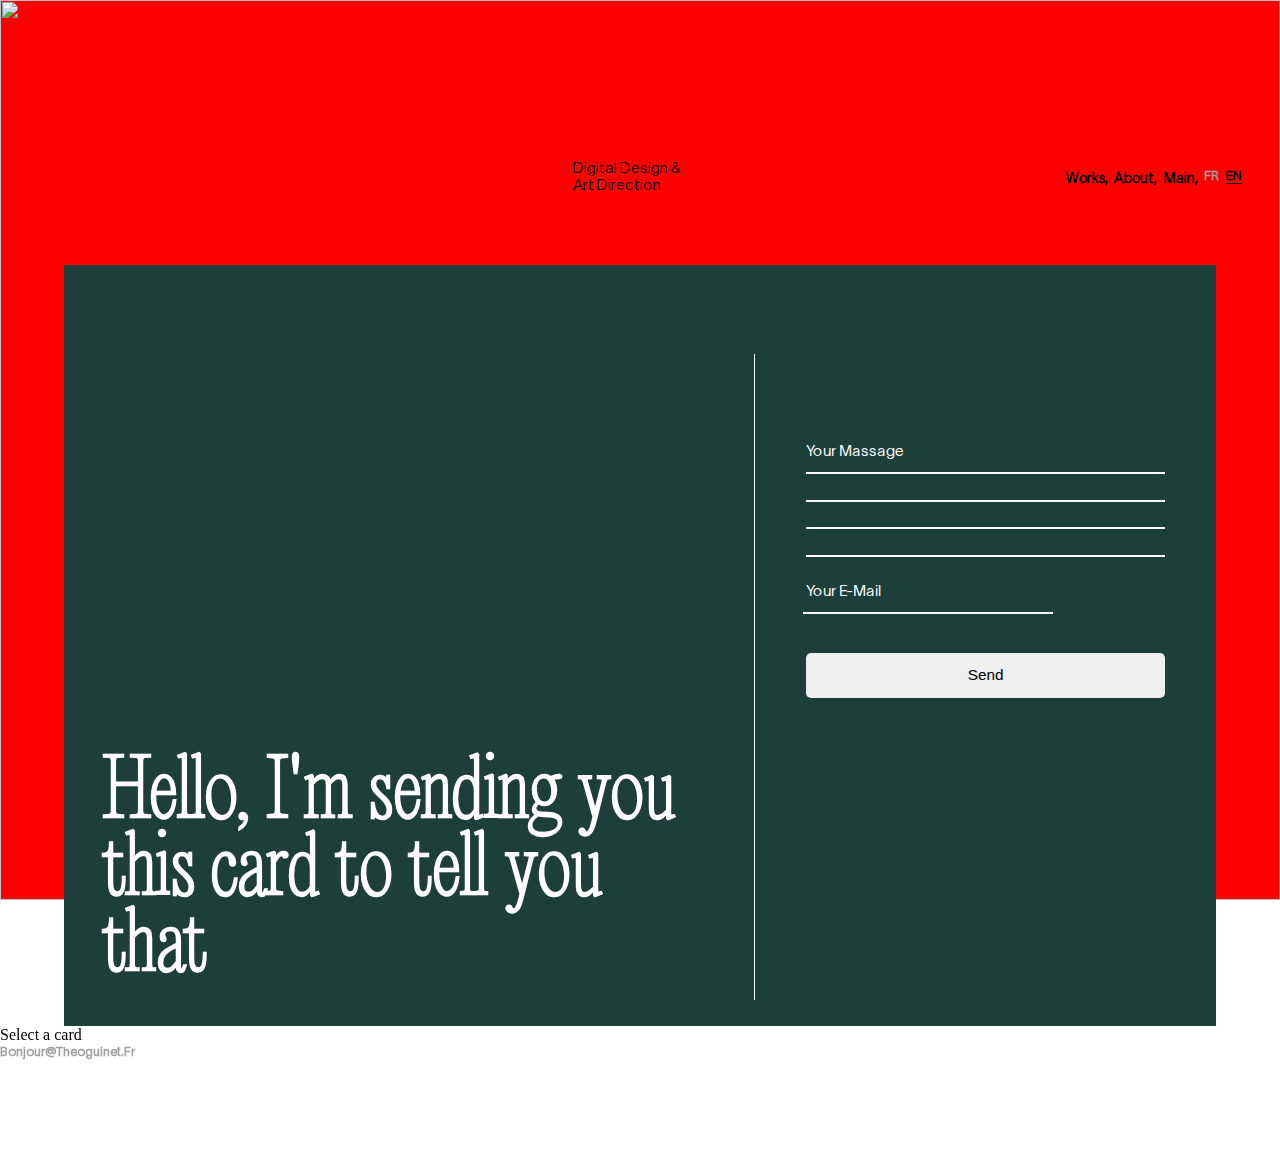
==== commit a677dbfd: "message card" ====
--- a/sendCard.html
+++ b/sendCard.html
@@ -4,7 +4,10 @@
     <meta charset="UTF-8">
     <meta name="viewport" content="width=device-width, initial-scale=1.0">
     <title></title>
+    <link rel="stylesheet" href="https://cdn.jsdelivr.net/npm/locomotive-scroll@3.5.4/dist/locomotive-scroll.css">
+    <link href="https://cdn.jsdelivr.net/npm/remixicon@3.5.0/fonts/remixicon.css" rel="stylesheet">
     <link rel="stylesheet" href="style.css">
+    <link rel="stylesheet" href="./sendMssage.css">
 </head>
 <body>
     <div id="main">
@@ -17,7 +20,7 @@
         <!-- innercard -->
         <div id="inner-card-page">
             <nav>
-                <div id="left">
+                <div id="left-card">
                     <img id="circle-img" src="https://uploads-ssl.webflow.com/63977865f8050772f52d67d4/6432ef506b91986345c687c8_logo-black.svg" alt="">
                     <img id="circle-img-2" src="https://uploads-ssl.webflow.com/63977865f8050772f52d67d4/6432fa37bc4ac1a2664cde82_timbre-theo-guinet.webp" alt="">
                 </div>
@@ -67,12 +70,12 @@
             </div>
             <!-- footer -->
             <div id="message-card-link">
-                <div id="links">
-                    <div id="left">
+                <div id="links-msg">
+                    <div id="left-msg">
                         <p>Select a card</p>
-                        <h6 class="msg-card" id="darkgreen" ></h6>
-                        <h6 class="msg-card" id="royalblue"></h6>
-                        <h6 class="msg-card" id="pink"></h6>
+                        <h5 class="msg-card" id="darkgreen" ></h5>
+                        <h5 class="msg-card" id="royalblue"></h5>
+                        <h5 class="msg-card" id="pink"></h5>
                     </div>
                     <div id="right">
                         <h6>bonjour@theoguinet.fr</h6>
@@ -86,6 +89,9 @@
     
     <!-- cards -->
     
+    <script src="https://cdn.jsdelivr.net/npm/locomotive-scroll@3.5.4/dist/locomotive-scroll.js"></script>
+    <script src="https://cdnjs.cloudflare.com/ajax/libs/gsap/3.12.2/gsap.min.js" integrity="sha512-16esztaSRplJROstbIIdwX3N97V1+pZvV33ABoG1H2OyTttBxEGkTsoIVsiP1iaTtM8b3+hu2kB6pQ4Clr5yug==" crossorigin="anonymous" referrerpolicy="no-referrer"></script>
+    <script src="https://cdnjs.cloudflare.com/ajax/libs/gsap/3.12.2/ScrollTrigger.min.js" integrity="sha512-Ic9xkERjyZ1xgJ5svx3y0u3xrvfT/uPkV99LBwe68xjy/mGtO+4eURHZBW2xW4SZbFrF1Tf090XqB+EVgXnVjw==" crossorigin="anonymous" referrerpolicy="no-referrer"></script>
     <script src="./script.js"></script>
 </body>
 </html>--- a/style.css
+++ b/style.css
@@ -949,154 +949,3 @@
     transition: all .9s ease;
 }
 
-/* *************** Send Card ***************** */
-#container{
-    width: 100vw;
-    height: 100vh;
-    background-color: red;
-}
-#img-container{
-    width: 100%;
-    height: 100%;
-    position: relative;
-}
-#img-container>img{
-    width: 100%;
-    height: 100%;
-    object-fit: cover;
-    object-position: center;
-    position: fixed;
-}
-#inner-card-page{
-    width: 100vw;
-    height: 130vh;
-    /* background-color: rebeccapurple; */
-    position: sticky;
-    bottom: 0%;
-    display: flex;
-    align-items: center;
-    justify-content: center;
-    flex-direction: column;
-}
-#wrapper-card{
-    width: 90%;
-    height: 65%;
-    background-color: var(--page-color);
-    margin-top: 12vw;
-    display: flex;
-    align-items: center;
-    justify-content: center;
-}
-#left-wrap{
-    width: 60%;
-    height: 100%;
-    /* background-color: peru; */
-    display: flex;
-    align-items: flex-end;
-    justify-content: center;
-    /* border-right: .1vw solid var(--bg-color); */
-}
-#left-wrap>h1{
-    font-family: c;
-    font-size: 6vw;
-    padding: 0 3vw;
-    line-height: 1;
-    margin-bottom: 3vw;
-    font-weight: 900;
-    color: var(--bg-color);
-}
-.divider{
-    width: .2%;
-    height: 85%;
-    margin: 2vw 0;
-    background-color: var(--bg-color);
-}
-#right-wrap{
-    width: 40%;
-    height: 100%;
-    /* background-color: palevioletred; */
-    display: flex;
-    align-items: flex-start;
-    justify-content: flex-start;
-    flex-direction: column;
-    padding: 0 4vw;
-}
-#right-wrap>img{
-    margin-left: 20vw;
-    margin-top: 3vw;
-}
-#right-wrap>form{
-    margin-top: 9vw;
-    /* background-color: red; */
-    width: 100%;
-}
-#right-wrap>form>label{
-    font-size: 1.2vw;
-    text-align: left;
-    /* background-color: green; */
-    width: 100%;
-    /* height: 100%; */
-}
-#right-wrap>form>input{
-    width: 100%;
-    height: 3%;
-    outline: none;
-    color: var(--bg-color);
-}
-#right-wrap>form>#email{
-    width: 70%;
-    margin-right: 9vw;
-}
-#email-label{
-    margin-top: 1vw;
-}
-form>button{
-    width: 100%;
-    height: 15%;
-    border-radius:.4vw;
-    outline: none;
-    border: none;
-    font-size: 1.2vw;
-    text-transform: capitalize;
-    margin-top: 2vw;
-    transition: all .4s ease;
-}
-form>button:hover{
-    border-radius: 50px;
-    background-color: transparent;
-    border: .1vw solid var(--bg-color);
-    color: var(--bg-color);
-}
-#message-card-link{
-    width: 100%;
-    position: relative;
-}
-#message-card-link>#links{
-    display: flex;
-    align-items: center;
-    justify-content: space-between;
-    margin-top: 3vw;
-    padding: 0 3vw;
-}
-#links>#left>.msg-card{
-    width: 30px;
-    height: 30px;
-    background-color: white;
-    border-radius: 50%;
-    padding: 0 1vw;
-}
-#links>#left>#darkgreen{
-    background-color: var(--page-color);
-}
-#links>#left>#royalblue{
-    background-color: var(--page4-color);
-}
-#links>#left>#pink{
-    background-color: var(--page3-color);
-}
-#links>#left>p{
-    font-size: 1.3vw;
-    font-weight: 900;
-    font-family: c;
-    color: var(--bg-color);
-}--- a/sendMssage.css
+++ b/sendMssage.css
@@ -0,0 +1,293 @@
+
+#container{
+    width: 100vw;
+    height: 100vh;
+    background-color: red;
+    position: fixed;
+}
+#img-container{
+    width: 100%;
+    height: 100%;
+    position: relative;
+    position: fixed;
+}
+#img-container>img{
+    width: 100%;
+    height: 100%;
+    object-fit: cover;
+    object-position: center;
+    position: fixed;
+}
+#inner-card-page{
+    width: 100vw;
+    height: 130vh;
+    /* background-color: rebeccapurple; */
+    position: sticky;
+    bottom: 0%;
+    display: flex;
+    align-items: center;
+    justify-content: center;
+    flex-direction: column;
+}
+
+/* ************** new nav************************ */
+#inner-card-page>nav{
+    width: 100%;
+    height: 20%;
+    /* background-color: green; */
+    display: flex;
+    align-items: center;
+    justify-content: space-between;
+    padding: 0 3vw;
+    z-index: 999;
+    position: absolute;
+    top: 5%;
+}
+#left-card{
+    width: 20%;
+    height: 100%;
+    /* background-color: greenyellow; */
+    position: relative;
+    display: flex;
+    align-items: center;
+    justify-content: center;
+}
+#left-card>#circle-img{
+    width: 26%;
+    position: absolute;
+    left: 17%;
+    z-index: 1;
+}
+#left-card>#circle-img-2{
+    width: 30%;
+    rotate: 10deg;
+    transition: all .4s ease;
+    cursor: pointer;
+}
+#inner-card-page>nav>#center h3{
+    width: 60%;
+    font-family: b;
+    font-weight: 100;
+    font-size: 1.2vw;
+}
+#inner-card-page>nav>#right{
+    display: flex;
+    align-items: center;
+    justify-content: space-between;
+    gap: .5vw;
+    text-transform: capitalize;
+    position: relative;
+}
+#inner-card-page>nav>#right>#svgwork{
+    width: 24%;
+    height: 100%;
+    /* background-color: red; */
+    position:absolute;
+    top: 0%;
+    left: 0%;
+    /* z-index: 999; */
+    /* background-color: transparent; */
+}
+#zick-zack{
+    width: 100%;
+    height: 100%;
+    background-color: transparent;
+    position: absolute;
+    animation: move; 
+    border-radius: 50%;
+    border: .2vw solid transparent;
+    transition: all .4s ease;   
+} 
+ #zick-zack:hover{
+    border: .2vw solid var(--text-color);
+    animation-name: move;
+    animation-duration: .3s;
+    animation-timing-function: linear;
+    cursor: pointer;
+}
+
+#right>#svgabout{
+    width: 24%;
+    height: 100%;
+    /* background-color: red; */
+    position:absolute;
+    top: 0%;
+    left: 26%;
+    transition: all .4s ease;
+}
+#right>#svgabout:hover{
+    border-bottom: .2vw dotted var(--text-color);
+    cursor: pointer;
+}
+#right>#svgmain{
+    width: 25%;
+    height: 100%;
+    background-color: transparent;
+    position:absolute;
+    top: 10%;
+    left: 54%;
+}
+#circle{
+    width: 100%;
+    height: 100%;
+    border-radius: 50%;
+    border: .2vw solid transparent;
+    transition: all .4s ease;
+}
+#right>#svgmain:hover #circle{
+    border: .2vw solid var(--text-color);
+
+}
+
+
+@keyframes move {
+    0%{
+        width: 0;
+        border-color: transparent;
+    }
+    100%{
+        width: 100%;
+        border-color: var(--text-color);
+    }
+}
+
+
+#right>h2:hover{
+
+}
+#right>h2>a{
+    text-decoration: none;
+    color: var(--text-color);
+    font-family: b;
+    font-size: 1.1vw;
+    /* border-bottom: .1vw solid var(--text-color); */
+}
+
+
+
+
+
+/* *********************************************** */
+#wrapper-card{
+    width: 90%;
+    height: 65%;
+    background-color: var(--page-color);
+    margin-top: 12vw;
+    display: flex;
+    align-items: center;
+    justify-content: center;
+}
+#left-wrap{
+    width: 60%;
+    height: 100%;
+    /* background-color: peru; */
+    display: flex;
+    align-items: flex-end;
+    justify-content: center;
+    /* border-right: .1vw solid var(--bg-color); */
+}
+#left-wrap>h1{
+    font-family: c;
+    font-size: 6vw;
+    padding: 0 3vw;
+    line-height: 1;
+    margin-bottom: 3vw;
+    font-weight: 900;
+    color: var(--bg-color);
+}
+.divider{
+    width: .2%;
+    height: 85%;
+    margin: 2vw 0;
+    background-color: var(--bg-color);
+}
+#right-wrap{
+    width: 40%;
+    height: 100%;
+    /* background-color: palevioletred; */
+    display: flex;
+    align-items: flex-start;
+    justify-content: flex-start;
+    flex-direction: column;
+    padding: 0 4vw;
+}
+#right-wrap>img{
+    margin-left: 20vw;
+    margin-top: 3vw;
+}
+#right-wrap>form{
+    margin-top: 9vw;
+    /* background-color: red; */
+    width: 100%;
+}
+#right-wrap>form>label{
+    font-size: 1.2vw;
+    text-align: left;
+    /* background-color: green; */
+    width: 100%;
+    /* height: 100%; */
+}
+#right-wrap>form>input{
+    width: 100%;
+    height: 3%;
+    outline: none;
+    color: var(--bg-color);
+}
+#right-wrap>form>#email{
+    width: 70%;
+    margin-right: 9vw;
+}
+#email-label{
+    margin-top: 1vw;
+}
+form>button{
+    width: 100%;
+    height: 15%;
+    border-radius:.4vw;
+    outline: none;
+    border: none;
+    font-size: 1.2vw;
+    text-transform: capitalize;
+    margin-top: 2vw;
+    transition: all .4s ease;
+    cursor: pointer;
+}
+form>button:hover{
+    border-radius: 50px;
+    background-color: transparent;
+    border: .1vw solid var(--bg-color);
+    color: var(--bg-color);
+}
+#message-card-link{
+    width: 100%;
+    position: relative;
+}
+#message-card-link>#links{
+    display: flex;
+    align-items: center;
+    justify-content: space-between;
+    margin-top: 3vw;
+    padding: 0 3vw;
+}
+#links>#left-msg>.msg-card{
+    width: 30px;
+    height: 30px;
+    background-color: white;
+    border-radius: 50%;
+    padding: 0 1vw;
+}
+#links>#left>#darkgreen{
+    background-color: var(--page-color);
+}
+#links>#left>#royalblue{
+    background-color: var(--page4-color);
+}
+#links>#left>#pink{
+    background-color: var(--page3-color);
+}
+#links>#left>p{
+    font-size: 1.3vw;
+    font-weight: 900;
+    font-family: c;
+    color: var(--bg-color);
+}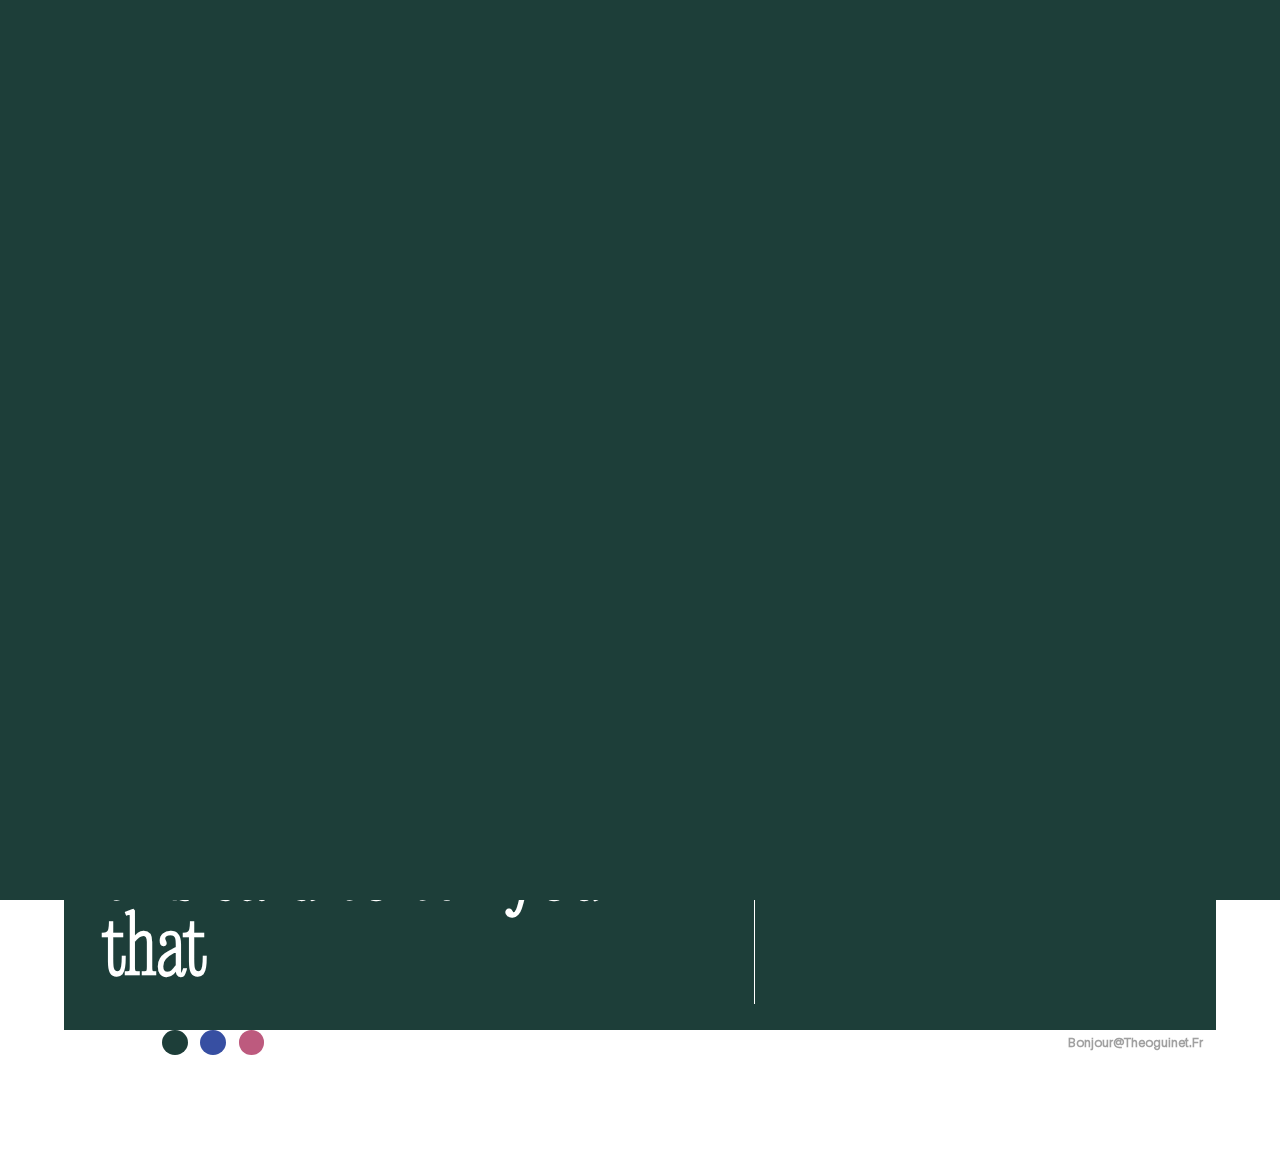
==== commit 6afe4432: "loader done" ====
--- a/sendCard.html
+++ b/sendCard.html
@@ -10,6 +10,7 @@
     <link rel="stylesheet" href="./sendMssage.css">
 </head>
 <body>
+    <div id="loader"></div>
     <div id="main">
         <div id="container">
             <div id="img-container">
@@ -73,9 +74,9 @@
                 <div id="links-msg">
                     <div id="left-msg">
                         <p>Select a card</p>
-                        <h5 class="msg-card" id="darkgreen" ></h5>
+                        <h5 class="msg-card darkgreen" id="#1d3e39" ></h5>
                         <h5 class="msg-card" id="royalblue"></h5>
-                        <h5 class="msg-card" id="pink"></h5>
+                        <h5 class="msg-card pink" id="#bd5a7e"></h5>
                     </div>
                     <div id="right">
                         <h6>bonjour@theoguinet.fr</h6>
@@ -93,5 +94,6 @@
     <script src="https://cdnjs.cloudflare.com/ajax/libs/gsap/3.12.2/gsap.min.js" integrity="sha512-16esztaSRplJROstbIIdwX3N97V1+pZvV33ABoG1H2OyTttBxEGkTsoIVsiP1iaTtM8b3+hu2kB6pQ4Clr5yug==" crossorigin="anonymous" referrerpolicy="no-referrer"></script>
     <script src="https://cdnjs.cloudflare.com/ajax/libs/gsap/3.12.2/ScrollTrigger.min.js" integrity="sha512-Ic9xkERjyZ1xgJ5svx3y0u3xrvfT/uPkV99LBwe68xjy/mGtO+4eURHZBW2xW4SZbFrF1Tf090XqB+EVgXnVjw==" crossorigin="anonymous" referrerpolicy="no-referrer"></script>
     <script src="./script.js"></script>
+    <script src="./sendmes.js"></script>
 </body>
 </html>--- a/style.css
+++ b/style.css
@@ -32,6 +32,47 @@
 }
 #main{
 position: relative;
+}
+/* loader  */
+
+#loader-home{
+    width: 100vw;
+    height: 100vh;
+    background-color: var(--page-color);
+    /* background-color: green; */
+    position: absolute;
+    top: 0%;
+    z-index: 99;
+    display: flex;
+    align-items: center;
+    justify-content: center;
+    flex-direction: column;
+}
+#loader-home>h1{
+    font-size: 15vw;
+    font-family: c;
+    font-weight: 500;
+    color: var(--bg-color);
+}
+#loader-home>img{
+    position:relative;
+    left: 7%;
+}
+#loader-home>#flyingFlag{
+    position:absolute;
+    left: 56%;
+    top: 23%;
+    width: 11%;
+    rotate: 19deg;
+    opacity: 0;
+}
+#loader-home>#gifimg{
+    position:absolute;
+    left: 35%;
+    top: 52%;
+    width: 11%;
+    rotate: 10deg;
+    opacity: 0;
 }
 /* ************ page1***************** */
 #page1{
@@ -45,12 +86,12 @@
 nav{
     width: 100%;
     height: 20%;
-    /* background-color: green; */
+    background-color: transparent;
     display: flex;
     align-items: center;
     justify-content: space-between;
     padding: 0 3vw;
-    z-index: 999;
+    z-index: 1;
     position: absolute;
     top: 0;
 }
@@ -949,3 +990,24 @@
     transition: all .9s ease;
 }
 
+/* ********** media queries***************** */
+
+@media (max-width:375px) {
+    #loader-home>img{
+        width: 100%;
+        position:relative;
+        left: 7%;
+    }
+    nav{
+        width: 100%;
+        height: 30%;
+        background-color: transparent;        
+    }
+    #center h3{
+        width: 60%;
+        font-family: b;
+        font-weight: 100;
+        font-size: 7vw;
+        display: none;
+    }
+}--- a/sendMssage.css
+++ b/sendMssage.css
@@ -1,8 +1,19 @@
 
+/* ********loader ************* */
+#loader{
+    width: 100vw;
+    height: 100vh;
+    background-color: var(--page-color);
+    position: absolute;
+    top: 0%;
+    z-index: 999;
+}
+
+/* **************Container***************** */
 #container{
     width: 100vw;
     height: 100vh;
-    background-color: red;
+    /* background-color: red; */
     position: fixed;
 }
 #img-container{
@@ -39,7 +50,7 @@
     align-items: center;
     justify-content: space-between;
     padding: 0 3vw;
-    z-index: 999;
+    z-index: 1;
     position: absolute;
     top: 5%;
 }
@@ -172,6 +183,7 @@
     width: 90%;
     height: 65%;
     background-color: var(--page-color);
+    /* background-color: darkgreen; */
     margin-top: 12vw;
     display: flex;
     align-items: center;
@@ -258,36 +270,45 @@
     border: .1vw solid var(--bg-color);
     color: var(--bg-color);
 }
+
+/* ********** footer **************** */
 #message-card-link{
     width: 100%;
     position: relative;
-}
-#message-card-link>#links{
+    cursor: pointer;
+}
+#message-card-link>#links-msg{
     display: flex;
     align-items: center;
     justify-content: space-between;
-    margin-top: 3vw;
-    padding: 0 3vw;
-}
-#links>#left-msg>.msg-card{
-    width: 30px;
-    height: 30px;
+    padding: 0 4vw;
+}
+#links-msg>#left-msg{
+    display: flex;
+    align-items: center;
+    justify-content: center;
+    gap: 1vw;
+}
+#links-msg>#left-msg>.msg-card{
+    width: 25px;
+    height: 25px;
     background-color: white;
     border-radius: 50%;
     padding: 0 1vw;
 }
-#links>#left>#darkgreen{
+#links-msg>#left-msg>.darkgreen{
     background-color: var(--page-color);
 }
-#links>#left>#royalblue{
+#links-msg>#left-msg>#royalblue{
     background-color: var(--page4-color);
 }
-#links>#left>#pink{
+#links-msg>#left-msg>.pink{
     background-color: var(--page3-color);
 }
-#links>#left>p{
+#links-msg>#left-msg>p{
     font-size: 1.3vw;
-    font-weight: 900;
-    font-family: c;
+    font-family: b;
     color: var(--bg-color);
-}+}
+
+/* select theme button */
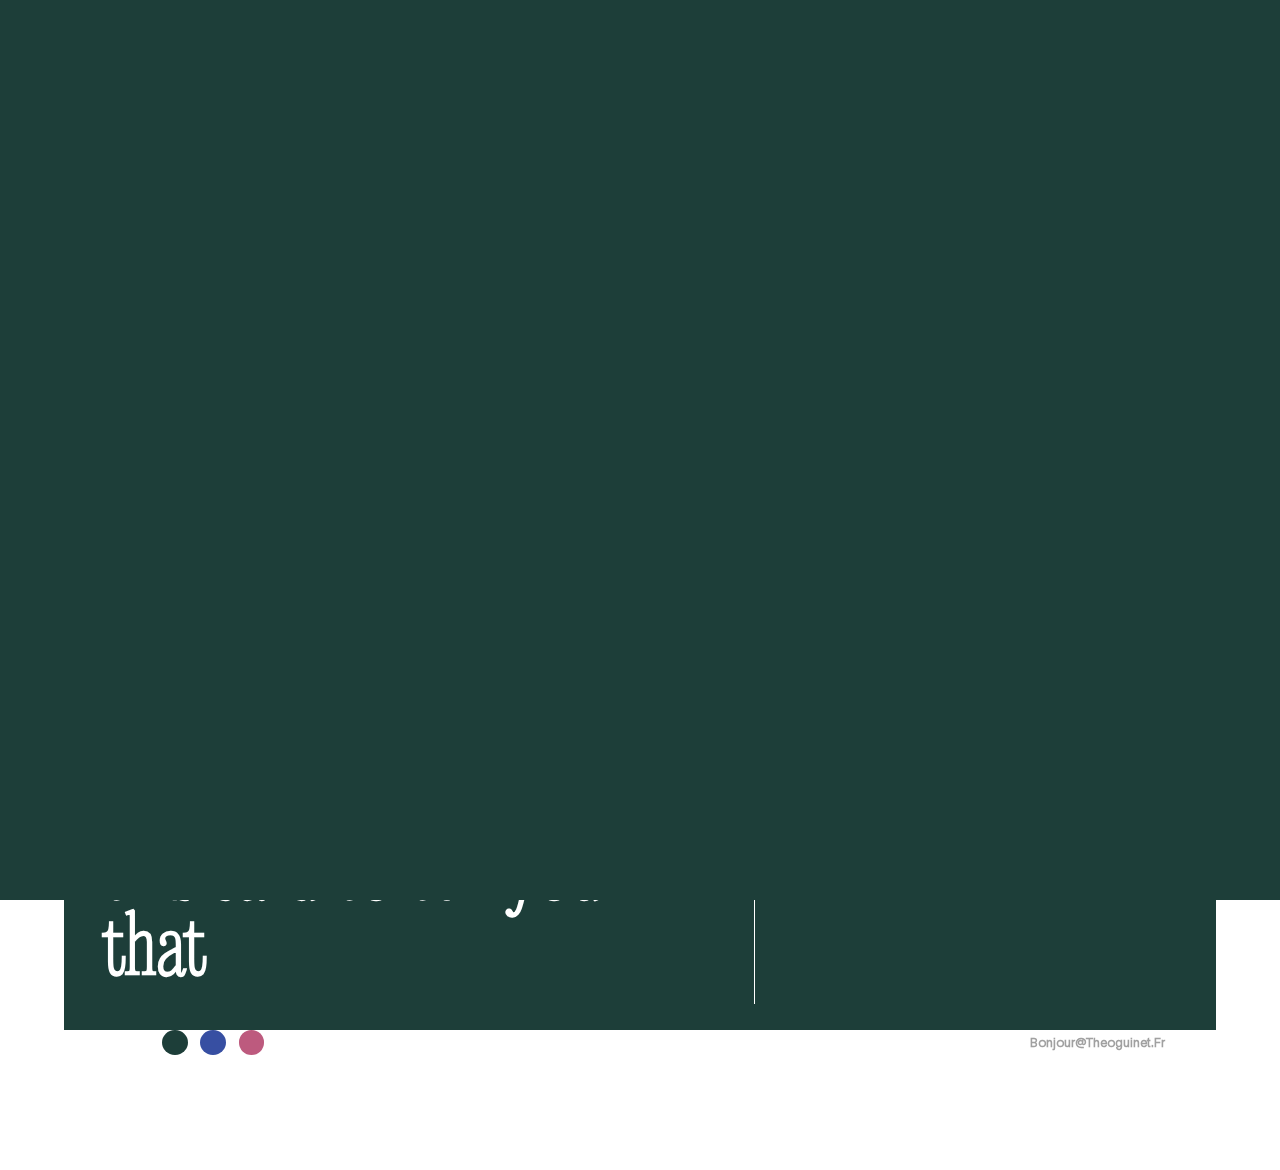
==== commit 102aeae4: "done" ====
--- a/sendCard.html
+++ b/sendCard.html
@@ -30,7 +30,8 @@
                         Art Direction</h3>
                 </div>
                 <div id="right">
-                    <h2><a href="#">works,</a></h2>
+                    <div id="main-links">
+                        <h2><a href="#">works,</a></h2>
                     <div id="svgwork">
                         <div id="zick-zack"></div>
                     </div>
@@ -41,9 +42,11 @@
                     <div id="svgmain">
                         <div id="circle"></div>
                     </div>
-                    <div id="inner-ryt">
-                        <h4 id="first-h4" >fr</h4>
-                        <h4 id="h4-2">en</h4>
+                    </div>
+                        <div id="inner-ryt">
+                            <h4 id="first-h4" >fr</h4>
+                            <h4 id="h4-2">en</h4>
+                            <i class="ri-menu-3-fill"></i>
                     </div>
                 </div>
             </nav>
--- a/style.css
+++ b/style.css
@@ -34,15 +34,13 @@
 position: relative;
 }
 /* loader  */
-
 #loader-home{
     width: 100vw;
     height: 100vh;
     background-color: var(--page-color);
-    /* background-color: green; */
     position: absolute;
     top: 0%;
-    z-index: 99;
+    z-index: 2;
     display: flex;
     align-items: center;
     justify-content: center;
@@ -90,10 +88,11 @@
     display: flex;
     align-items: center;
     justify-content: space-between;
-    padding: 0 3vw;
+    padding: 0 2vw;
     z-index: 1;
     position: absolute;
     top: 0;
+    /* background-color: red; */
 }
 #left{
     width: 20%;
@@ -103,6 +102,7 @@
     display: flex;
     align-items: center;
     justify-content: center;
+    /* background-color: #000000; */
 }
 #left>#circle-img{
     width: 26%;
@@ -121,24 +121,38 @@
     font-family: b;
     font-weight: 100;
     font-size: 1.2vw;
+    /* background-color: rebeccapurple; */
 }
 #right{
     display: flex;
     align-items: center;
     justify-content: space-between;
     gap: .5vw;
+    /* margin-left:45vw ; */
     text-transform: capitalize;
     position: relative;
-}
-#right>#svgwork{
-    width: 24%;
-    height: 100%;
-    /* background-color: red; */
+    /* background-color: rebeccapurple; */
+    padding: 0 3vw;
+}
+#main-links{
+    display: flex;
+    align-items: center;
+    justify-content: flex-end;
+    gap: .6vw;
+    position: relative;
+}
+#main-links>h2>a{
+    font-size: 1vw;
+    text-decoration: none;
+    font-family: b;
+    color: var(--text-color);
+}
+#main-links>#svgwork{
+    width: 33%;
+    height: 100%;
     position:absolute;
     top: 0%;
     left: 0%;
-    /* z-index: 999; */
-    /* background-color: transparent; */
 }
 #zick-zack{
     width: 100%;
@@ -158,26 +172,26 @@
     cursor: pointer;
 }
 
-#right>#svgabout{
-    width: 24%;
+#main-links>#svgabout{
+    width: 30%;
     height: 100%;
     /* background-color: red; */
     position:absolute;
     top: 0%;
-    left: 26%;
+    left: 40%;
     transition: all .4s ease;
 }
-#right>#svgabout:hover{
+#main-links>#svgabout:hover{
     border-bottom: .2vw dotted var(--text-color);
     cursor: pointer;
 }
-#right>#svgmain{
-    width: 25%;
+#main-links>#svgmain{
+    width: 30%;
     height: 100%;
     background-color: transparent;
     position:absolute;
-    top: 10%;
-    left: 54%;
+    top: 0%;
+    left: 74%;
 }
 #circle{
     width: 100%;
@@ -186,7 +200,7 @@
     border: .2vw solid transparent;
     transition: all .4s ease;
 }
-#right>#svgmain:hover #circle{
+#main-links>#svgmain:hover #circle{
     border: .2vw solid var(--text-color);
 
 }
@@ -208,10 +222,10 @@
 
 }
 #right>h2>a{
-    text-decoration: none;
+    /* text-decoration: none;
     color: var(--text-color);
     font-family: b;
-    font-size: 1.1vw;
+    font-size: 1.1vw; */
     /* border-bottom: .1vw solid var(--text-color); */
 }
 #inner-ryt{
@@ -226,6 +240,9 @@
 #inner-ryt>h1:nth-child(1){
     font-weight: 100;
     color: var(--gray-text-color);
+}
+#inner-ryt>i{
+    display: none;
 }
 #h4-2{
     border-bottom: .1vw solid var(--text-color);
@@ -296,8 +313,7 @@
 }
 /* ************ Page2**************** */
 #page2{
-    width: 100v
-    w;
+    width: 100vw;
     height: 100vh;
     position: relative;
     display: flex;
@@ -992,22 +1008,175 @@
 
 /* ********** media queries***************** */
 
-@media (max-width:375px) {
-    #loader-home>img{
-        width: 100%;
-        position:relative;
-        left: 7%;
-    }
+@media screen and (max-width:425px) {
     nav{
-        width: 100%;
-        height: 30%;
-        background-color: transparent;        
+        background-color: rosybrown;
+        width: 100%;
+        height: 15%;
+    }
+    #left>#circle-img{
+        width: 90%;
+    }
+    #circle-img-2{
+        width: 100%;
+        rotate: 10deg;
+        transition: all .4s ease;
+        cursor: pointer;
+        margin-left: 20vw;
     }
     #center h3{
-        width: 60%;
-        font-family: b;
-        font-weight: 100;
-        font-size: 7vw;
         display: none;
     }
+    #main-links{
+        display: none;
+    }
+    #inner-ryt{
+        width: 100%;
+        justify-content:space-between;
+        gap: 1vw;
+        padding-right: 4vw;
+        font-size: 5vw;
+        margin: 0 1vw;
+    }
+    #inner-ryt>i{
+        margin-left: 3vw;
+    }
+    /* hero */
+    #page1{
+        width: 100%;
+        height:700px;
+        /* position: relative; */
+        position: sticky;
+        top:0%;
+        /* z-index: 99; */
+        background-color: rebeccapurple;
+        /* margin-top: 50vw; */
+    }
+    #hero{
+        width: 100%;
+        height: 100%;
+        background-color: var(--bg-color);
+        flex-direction: row;
+        position: sticky;
+        top: -5%;        
+    }
+    #inner-text{
+        width: 100%;
+        height: 100%;
+        flex-wrap: wrap;
+    }
+    #inner-text>img{
+        width: 19%;
+        height: 7vh;
+        position: absolute;
+        left: 79%;
+        top: 5%;
+        rotate: 10deg;
+    }
+    #inner-text>h2{
+        font-family: d;
+        font-size: 12vw;
+        line-height: 9vw;
+        /* margin-top: 3vw; */
+        /* padding-bottom: 1vw; */
+        /* font-weight: 500; */
+        border-bottom: .2vw solid var(--text-color);
+    }
+    /* ***** page2******* */
+    #page2{
+        width: 100%;
+        height: 100%;
+    }
+    #inner-page2{
+        flex-direction: column;
+        height: 70%;
+        width: 80%;
+        margin-top: 5vw;
+    }
+    #image-container{
+        width: 100%;
+        height: 60%;
+    }
+    #text-container>img{
+        width: 20%;
+        margin-left: 8vw;
+        /* display: none; */
+        position: absolute;
+        left: 67%;
+        top: 20%;
+    }
+    #text-container{
+        width: 100%;
+        flex-direction: row;
+    }
+    form{
+        width: 100%;
+    }
+    label{
+        font-size: 6vw;
+        position: absolute;
+        left: 3%;
+        top: 20%;
+    }
+    input{
+        border-bottom: 2px solid var(--bg-color);
+        margin: 2vw 0;
+    }
+    ::placeholder {
+        font-size: 5vw;
+        padding: 2vw 0;
+    }
+
+    /* ************* page3**************** */
+    #page3{
+        width: 100%;
+        height: 100%;
+    }
+    #inner-page3{
+        flex-direction: column;
+        height: 70%;
+        width: 90%;
+    }
+    #image-container-p3{
+        width: 100%;
+        height: 60%;
+    }
+    #text-container-p3{
+        width: 100%;
+        flex-direction: row;
+    }
+    #text-container-p3>img{
+        width: 20%;
+        margin-left: 8vw;
+        /* display: none; */
+        position: absolute;
+        left: 67%;
+        top: 20%;
+    }
+    /* ******* page4********** */
+    #page3{
+        width: 100%;
+        height: 100%;
+    }
+    #inner-page4{
+        flex-direction: column;
+        height: 70%;
+        width: 90%;
+    }
+    #image-container-p4{
+        width: 100%;
+        height: 60%;
+    }
+    #text-container-p4{
+        width: 100%;
+        flex-direction: row;
+    }
+    #text-container-p4>img{
+        width: 20%;
+        margin-left: 8vw;
+        /* display: none; */
+        position: absolute;
+        left: 67%;
+        top: 20%;
+    }
 }--- a/sendMssage.css
+++ b/sendMssage.css
@@ -92,10 +92,10 @@
 #inner-card-page>nav>#right>#svgwork{
     width: 24%;
     height: 100%;
-    /* background-color: red; */
+    background-color: red;
     position:absolute;
     top: 0%;
-    left: 0%;
+    left: 10%;
     /* z-index: 999; */
     /* background-color: transparent; */
 }
@@ -131,12 +131,13 @@
     cursor: pointer;
 }
 #right>#svgmain{
-    width: 25%;
+    width: 20%;
     height: 100%;
     background-color: transparent;
     position:absolute;
     top: 10%;
     left: 54%;
+    /* background-color: green; */
 }
 #circle{
     width: 100%;
